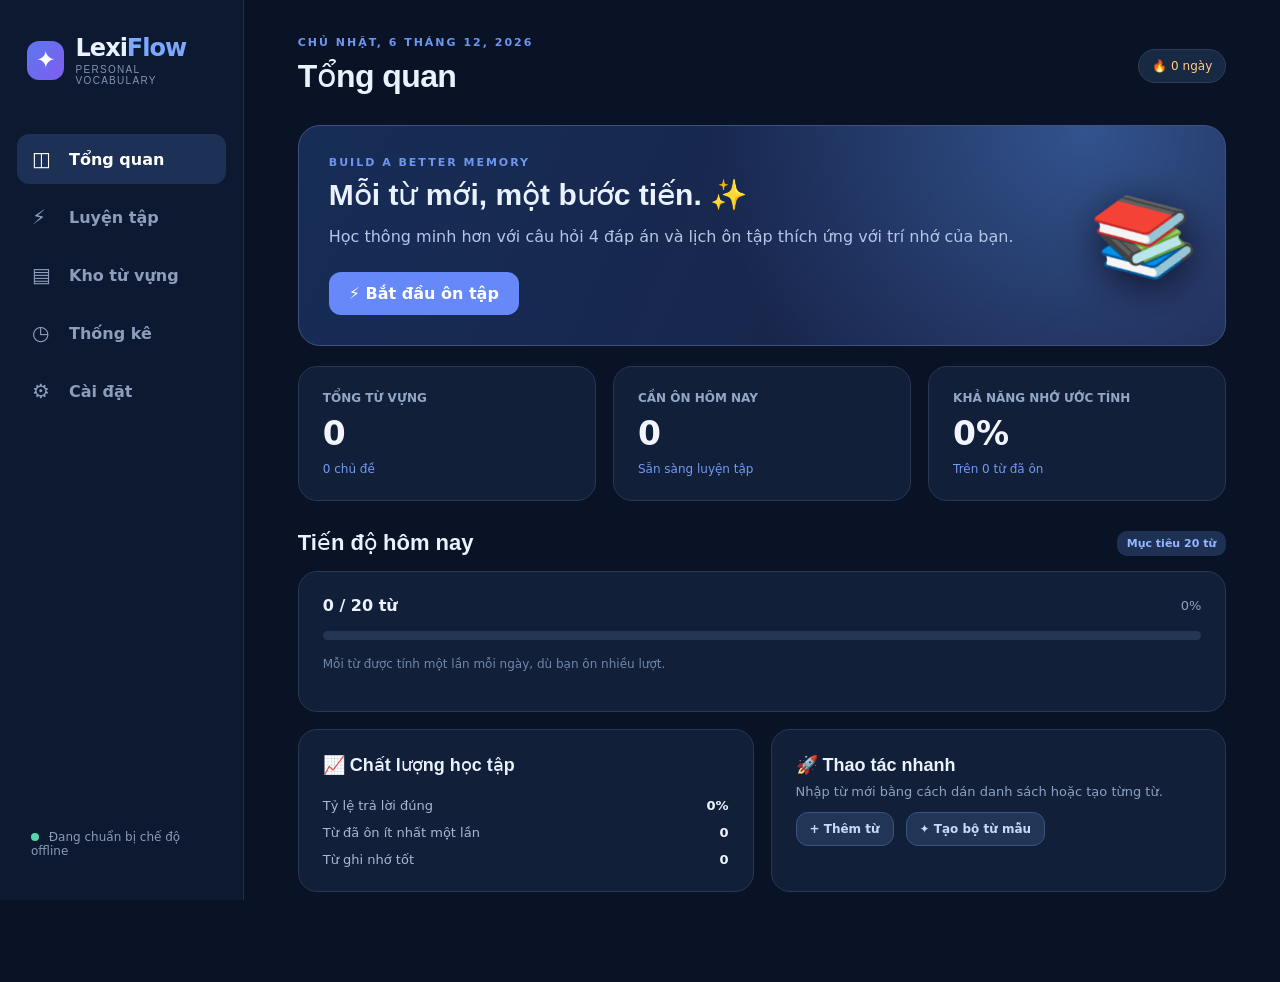
==== index.html @ e5b39203 "Publish LexiFlow PWA" ====
<!doctype html><html lang="vi"><head><meta charset="UTF-8"><meta name="viewport" content="width=device-width,initial-scale=1,viewport-fit=cover"><meta name="theme-color" content="#101c35"><meta name="description" content="Học từ vựng tiếng Anh thông minh, offline và ôn tập ngắt quãng."><link rel="apple-touch-icon" href="./icons/icon-192.png"><link rel="manifest" href="./manifest.webmanifest"><link rel="icon" href="./icons/icon.svg" type="image/svg+xml"><link rel="stylesheet" href="./styles.css"><title>LexiFlow — Học từ vựng</title></head><body><div id="app"><aside class="sidebar"><div class="brand"><div class="brand-mark">✦</div><div>Lexi<span>Flow</span><small>Personal vocabulary</small></div></div><nav id="navigation"><button class="nav-btn active" data-page="home"><span>◫</span> Tổng quan</button><button class="nav-btn" data-page="study"><span>⚡</span> Luyện tập</button><button class="nav-btn" data-page="words"><span>▤</span> Kho từ vựng</button><button class="nav-btn" data-page="stats"><span>◷</span> Thống kê</button><button class="nav-btn" data-page="settings"><span>⚙</span> Cài đặt</button></nav><div class="sidebar-bottom" id="offline-status"><span class="online-dot"></span> Đang chuẩn bị chế độ offline</div></aside><main class="main"><header class="topbar"><div><div class="eyebrow" id="date-label">YOUR LEARNING SPACE</div><h1 id="page-title">Tổng quan</h1></div><div class="top-actions"><span class="mini-pill" id="streak-badge">🔥 0 ngày</span><button class="icon-button" id="install-btn" hidden title="Cài ứng dụng">⬇</button></div></header><div id="content" class="content"></div></main><div class="mobile-nav" id="mobile-nav"><button data-page="home" class="active"><span>◫</span>Trang chủ</button><button data-page="study"><span>⚡</span>Luyện tập</button><button data-page="words"><span>▤</span>Từ vựng</button><button data-page="stats"><span>◷</span>Thống kê</button><button data-page="settings"><span>⚙</span>Cài đặt</button></div></div><div id="modal" class="modal-backdrop" hidden></div><div id="toast" class="toast" role="status" aria-live="polite"></div><script type="module" src="./app.js"></script></body></html>
---- styles.css ----
:root{font-family:'DM Sans',system-ui,-apple-system,sans-serif;color:#eaf1ff;background:#0a1325;font-synthesis:none}*{box-sizing:border-box}body{margin:0}button,input,textarea,select{font:inherit}button{cursor:pointer}button:disabled{opacity:.45;cursor:not-allowed}button:focus-visible,input:focus-visible,textarea:focus-visible,select:focus-visible{outline:2px solid #6b9bff;outline-offset:2px}#app{display:flex;min-height:100dvh}.sidebar{width:244px;background:#0d1930;border-right:1px solid #22304a;position:sticky;top:0;height:100dvh;display:flex;flex-direction:column;padding:28px 17px;flex-shrink:0}.brand{display:flex;align-items:center;gap:12px;font:800 24px Outfit,system-ui,sans-serif;letter-spacing:-1px;margin:6px 10px 48px}.brand span{color:#7ca8ff}.brand small{display:block;font:500 10px 'DM Sans',sans-serif;color:#8394b2;letter-spacing:1.3px;text-transform:uppercase;margin-top:2px}.brand-mark{display:grid;place-items:center;width:39px;height:39px;background:linear-gradient(130deg,#5b77ee,#7f5eef);border-radius:12px;color:white}nav{display:grid;gap:8px}.nav-btn{text-align:left;display:flex;gap:13px;align-items:center;width:100%;color:#8c9ebb;background:transparent;border:0;padding:13px 15px;border-radius:12px;font-weight:700}.nav-btn span{font-size:20px;width:24px}.nav-btn.active,.nav-btn:hover{background:#1d3055;color:#fff}.sidebar-bottom{margin-top:auto;font-size:12px;color:#8a9bb7;padding:14px}.online-dot{display:inline-block;width:8px;height:8px;border-radius:50%;background:#52d7aa;margin-right:6px}.main{width:100%;max-width:1400px;margin:0 auto;padding:36px clamp(20px,4.2vw,70px) 90px;min-width:0}.topbar{display:flex;justify-content:space-between;align-items:center;margin-bottom:30px}.eyebrow{text-transform:uppercase;letter-spacing:2px;color:#6d96f0;font-size:11px;font-weight:800;margin-bottom:8px}h1,h2,h3,p{margin-top:0}h1,h2,h3{font-family:Outfit,'DM Sans',sans-serif}h1{font-size:32px;margin-bottom:0;letter-spacing:-.6px}h2{font-size:22px;margin-bottom:8px}h3{font-size:18px;margin-bottom:8px}.top-actions{display:flex;gap:10px;align-items:center}.mini-pill{font-size:12px;background:#182944;border:1px solid #2e3c57;border-radius:25px;padding:9px 13px;color:#ffca86}.icon-button{background:#1b2c4d;border:1px solid #30415f;color:#d9e6ff;border-radius:12px;padding:9px 12px}.grid{display:grid;grid-template-columns:repeat(3,minmax(0,1fr));gap:17px}.grid.two{grid-template-columns:repeat(2,minmax(0,1fr))}.panel{background:#111f38;border:1px solid #273855;border-radius:19px;padding:24px;min-width:0}.hero{background:radial-gradient(circle at 85% 0%,#32538e 0%,transparent 46%),linear-gradient(115deg,#162d56,#1a2145);border:1px solid #3d5283;border-radius:22px;display:flex;justify-content:space-between;gap:15px;align-items:center;padding:30px;margin-bottom:20px;overflow:hidden}.hero h2{font-size:30px;max-width:530px;margin-bottom:12px}.hero p{color:#b5c7e8;margin-bottom:22px;line-height:1.65}.hero-art{font-size:82px;transform:rotate(-12deg);filter:drop-shadow(0 10px 20px #10152e)}.btn{display:inline-flex;align-items:center;justify-content:center;gap:8px;border:0;padding:12px 20px;border-radius:12px;background:#6688f8;color:#fff;font-weight:800;transition:.2s}.btn:hover{filter:brightness(1.1)}.btn.secondary{background:#213656;color:#c8d9ff;border:1px solid #3b547b}.btn.danger{background:#622b43}.btn.ghost{background:transparent;color:#a8c2ff;border:1px solid #375076}.btn.full{width:100%}.btn.small{padding:9px 13px;font-size:12px}.stat-caption{color:#92a7c5;font-size:12px;font-weight:700}.stat-value{font:700 33px Outfit,system-ui,sans-serif;margin:9px 0;color:#f2f5ff}.stat-foot{font-size:12px;color:#7399f7}.section-head{display:flex;align-items:center;justify-content:space-between;gap:14px;margin:29px 0 15px}.section-head h2{margin:0}.muted{color:#8da2c2}.small-text{font-size:13px}.pill{padding:6px 10px;border-radius:10px;background:#1e3154;color:#96b7ff;font-size:11px;font-weight:800}.progress{height:9px;border-radius:99px;overflow:hidden;background:#243653}.progress>div{height:100%;background:linear-gradient(90deg,#627efa,#7ce9be);border-radius:99px}.space-between{display:flex;justify-content:space-between;align-items:center;gap:12px}.split{display:flex;gap:12px;flex-wrap:wrap;align-items:center}.empty{text-align:center;padding:42px 20px;color:#a3b3d0}.empty .emoji{font-size:46px;margin-bottom:14px}.feature-list{display:grid;gap:12px}.feature-row{display:flex;justify-content:space-between;gap:10px;color:#a8b9d5;font-size:13px}.feature-row strong{color:#edf3ff}.input,.textarea,.select{background:#0b172c;color:#eef3ff;border:1px solid #344767;border-radius:11px;padding:13px;width:100%;min-width:0}.textarea{min-height:160px;resize:vertical;line-height:1.7}.field{display:grid;gap:8px;margin-bottom:16px}.field label{font-size:12px;color:#b8c7e2;font-weight:700}.toolbar{display:flex;gap:12px;align-items:center;flex-wrap:wrap;margin-bottom:20px}.toolbar .input{flex:1;min-width:180px}.toolbar .select{width:auto;max-width:200px}.word-list{display:grid;gap:10px}.word-item{display:flex;justify-content:space-between;gap:14px;align-items:center;padding:15px 18px;background:#111f38;border:1px solid #273855;border-radius:14px}.word-item strong{font-size:16px}.word-item p{font-size:13px;color:#98aecd;margin:5px 0 0}.word-item .actions{display:flex;gap:7px;flex-shrink:0}.word-item .actions button{padding:8px 10px;border:1px solid #344b6d;color:#adbfde;background:#1a2c49;border-radius:9px}.quiz-shell{max-width:750px;margin:0 auto}.quiz-head{display:flex;align-items:center;justify-content:space-between;margin-bottom:20px;gap:15px}.quiz-card{text-align:center;padding:40px 20px;margin:18px 0 22px;background:radial-gradient(circle at top,#253c66,#111f38 67%);border:1px solid #30466a;border-radius:22px}.quiz-card .word{font:700 clamp(30px,6vw,46px) Outfit,system-ui,sans-serif;margin:15px 0}.quiz-card .hint{color:#8fa9cf;font-size:13px}.answers{display:grid;grid-template-columns:1fr 1fr;gap:13px}.answer{display:flex;gap:13px;align-items:center;min-height:74px;padding:17px;text-align:left;background:#152540;border:1px solid #304360;color:#e6eeff;border-radius:14px;font-weight:700}.answer .letter{display:grid;place-items:center;flex-shrink:0;width:28px;height:28px;border-radius:8px;background:#2a3c5b;color:#b9cef0;font-size:12px}.answer:hover:not(:disabled){border-color:#799afc}.answer.correct{border-color:#51d0a1;background:#16453e}.answer.wrong{border-color:#ef8293;background:#4a243c}.feedback{border:1px solid #304867;border-radius:15px;padding:19px;margin-top:16px;background:#142a42}.feedback.good{border-color:#339b83}.feedback.bad{border-color:#b56c83}.rating-row{display:flex;gap:9px;flex-wrap:wrap;margin-top:12px}.rating-row button{flex:1;min-width:90px}.chart{width:100%;height:200px;display:block}.chart-grid{stroke:#30405a;stroke-width:1}.chart-line{fill:none;stroke:#80a2ff;stroke-width:3;stroke-linecap:round;stroke-linejoin:round}.chart-dot{fill:#80a2ff}.chart-label{font-size:11px;fill:#8b9bb7}.bar-list{display:grid;gap:18px}.bar-row{display:grid;gap:8px}.bar-row>div:first-child{display:flex;justify-content:space-between;font-size:13px}.bar-fill{height:10px;background:#273955;border-radius:30px;overflow:hidden}.bar-fill>span{display:block;height:100%;border-radius:30px}.modal-backdrop{position:fixed;inset:0;background:#050b18bc;z-index:40;display:grid;place-items:center;padding:20px}.modal-backdrop[hidden]{display:none}.modal{background:#15243e;border:1px solid #3b4e6d;border-radius:20px;padding:25px;max-width:560px;width:100%;max-height:90dvh;overflow:auto}.toast{position:fixed;bottom:90px;left:50%;transform:translateX(-50%) translateY(25px);opacity:0;pointer-events:none;background:#2c4264;color:white;border:1px solid #5b779c;border-radius:12px;padding:11px 18px;font-size:13px;transition:.25s;z-index:100;max-width:90vw}.toast.visible{opacity:1;transform:translateX(-50%) translateY(0)}.mobile-nav{display:none}.footer-note{font-size:12px;color:#7187aa;line-height:1.6;margin-top:15px}.checkbox-line{display:flex;align-items:center;gap:8px;color:#aabcda;font-size:13px}.checkbox-line input{accent-color:#6489f5}.chart-caption{font-size:12px;color:#90a3c2}.kbd{color:#8da6d0;font-size:12px}.table-wrap{overflow-x:auto}table{width:100%;border-collapse:collapse;font-size:13px}th,td{text-align:left;padding:13px 10px;border-bottom:1px solid #2b3d5b}th{color:#9badca;font-weight:600}td{color:#dfebff}.schedule-list{display:grid;gap:12px}.schedule-item{display:flex;align-items:center;justify-content:space-between;border-bottom:1px solid #293a55;padding:8px 0}.schedule-item:last-child{border:0}.hidden{display:none!important}
@media(max-width:950px){.sidebar{width:205px}.main{padding:30px 25px 100px}.grid{gap:11px}.panel{padding:19px}}
@media(max-width:700px){.sidebar{display:none}.main{padding:24px 17px 100px}.mobile-nav{display:flex;position:fixed;bottom:0;left:0;right:0;background:#0f1c33f2;border-top:1px solid #2b3b57;padding:8px 5px max(8px,env(safe-area-inset-bottom));z-index:20;justify-content:space-around;backdrop-filter:blur(15px)}.mobile-nav button{border:0;background:none;color:#8b9fbc;font-size:10px;display:grid;gap:4px;justify-items:center;padding:7px 5px}.mobile-nav button span{font-size:23px}.mobile-nav button.active{color:#8aa9ff}.topbar{margin-bottom:23px}.topbar h1{font-size:27px}.grid{grid-template-columns:repeat(2,minmax(0,1fr));gap:10px}.grid.two{grid-template-columns:1fr}.panel{padding:17px}.stat-value{font-size:27px}.hero{padding:23px}.hero h2{font-size:24px}.hero-art{font-size:45px}.answers{grid-template-columns:1fr}.quiz-card{padding:30px 15px}.quiz-head{font-size:13px}.word-item{padding:12px}.word-item .actions button{font-size:12px}.mini-pill{font-size:11px}.section-head h2{font-size:19px}}
@media(max-width:380px){.hero-art{display:none}.grid{grid-template-columns:1fr 1fr}.stat-caption{font-size:11px}.stat-value{font-size:23px}}

.word-item strong,.word-item p,.quiz-card .word,.answer{overflow-wrap:anywhere}
.mobile-nav button{min-height:44px}
@media(max-width:700px){.input,.textarea,.select{font-size:16px}.main{padding-bottom:calc(100px + env(safe-area-inset-bottom))}}
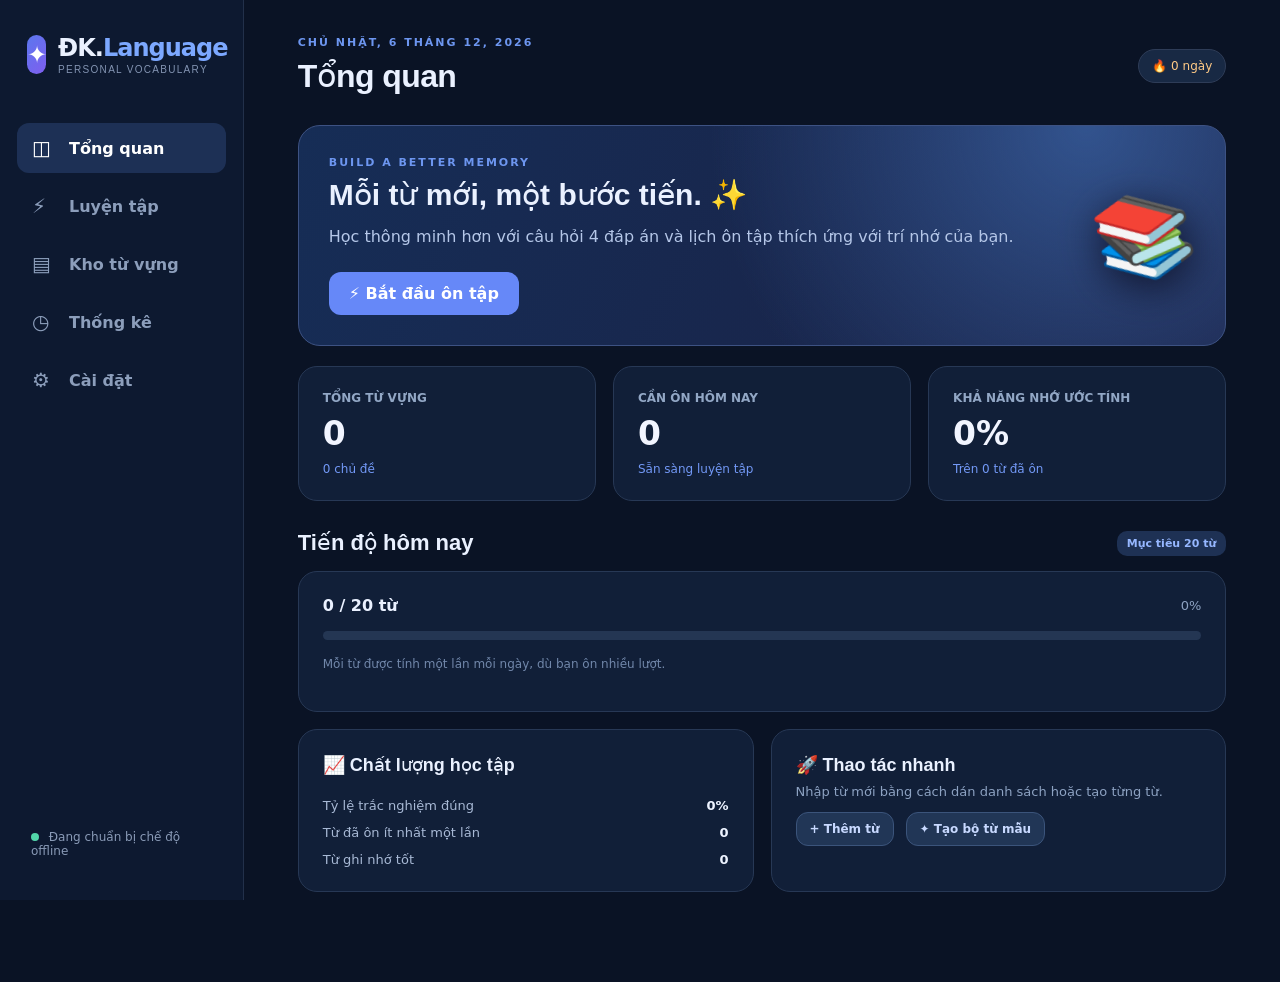
==== commit 32577405: "Upgrade to DK.Language with pronunciation and retrieval practice" ====
--- a/index.html
+++ b/index.html
@@ -1 +1 @@
-<!doctype html><html lang="vi"><head><meta charset="UTF-8"><meta name="viewport" content="width=device-width,initial-scale=1,viewport-fit=cover"><meta name="theme-color" content="#101c35"><meta name="description" content="Học từ vựng tiếng Anh thông minh, offline và ôn tập ngắt quãng."><link rel="apple-touch-icon" href="./icons/icon-192.png"><link rel="manifest" href="./manifest.webmanifest"><link rel="icon" href="./icons/icon.svg" type="image/svg+xml"><link rel="stylesheet" href="./styles.css"><title>LexiFlow — Học từ vựng</title></head><body><div id="app"><aside class="sidebar"><div class="brand"><div class="brand-mark">✦</div><div>Lexi<span>Flow</span><small>Personal vocabulary</small></div></div><nav id="navigation"><button class="nav-btn active" data-page="home"><span>◫</span> Tổng quan</button><button class="nav-btn" data-page="study"><span>⚡</span> Luyện tập</button><button class="nav-btn" data-page="words"><span>▤</span> Kho từ vựng</button><button class="nav-btn" data-page="stats"><span>◷</span> Thống kê</button><button class="nav-btn" data-page="settings"><span>⚙</span> Cài đặt</button></nav><div class="sidebar-bottom" id="offline-status"><span class="online-dot"></span> Đang chuẩn bị chế độ offline</div></aside><main class="main"><header class="topbar"><div><div class="eyebrow" id="date-label">YOUR LEARNING SPACE</div><h1 id="page-title">Tổng quan</h1></div><div class="top-actions"><span class="mini-pill" id="streak-badge">🔥 0 ngày</span><button class="icon-button" id="install-btn" hidden title="Cài ứng dụng">⬇</button></div></header><div id="content" class="content"></div></main><div class="mobile-nav" id="mobile-nav"><button data-page="home" class="active"><span>◫</span>Trang chủ</button><button data-page="study"><span>⚡</span>Luyện tập</button><button data-page="words"><span>▤</span>Từ vựng</button><button data-page="stats"><span>◷</span>Thống kê</button><button data-page="settings"><span>⚙</span>Cài đặt</button></div></div><div id="modal" class="modal-backdrop" hidden></div><div id="toast" class="toast" role="status" aria-live="polite"></div><script type="module" src="./app.js"></script></body></html>
+<!doctype html><html lang="vi"><head><meta charset="UTF-8"><meta name="viewport" content="width=device-width,initial-scale=1,viewport-fit=cover"><meta name="theme-color" content="#101c35"><meta name="description" content="Học từ vựng tiếng Anh thông minh, offline và ôn tập ngắt quãng."><link rel="apple-touch-icon" href="./icons/icon-192.png"><link rel="manifest" href="./manifest.webmanifest"><link rel="icon" href="./icons/icon.svg" type="image/svg+xml"><link rel="stylesheet" href="./styles.css"><title>ĐK.Language — Học từ vựng</title></head><body><div id="app"><aside class="sidebar"><div class="brand"><div class="brand-mark">✦</div><div>ĐK.<span>Language</span><small>Personal vocabulary</small></div></div><nav id="navigation"><button class="nav-btn active" data-page="home"><span>◫</span> Tổng quan</button><button class="nav-btn" data-page="study"><span>⚡</span> Luyện tập</button><button class="nav-btn" data-page="words"><span>▤</span> Kho từ vựng</button><button class="nav-btn" data-page="stats"><span>◷</span> Thống kê</button><button class="nav-btn" data-page="settings"><span>⚙</span> Cài đặt</button></nav><div class="sidebar-bottom" id="offline-status"><span class="online-dot"></span> Đang chuẩn bị chế độ offline</div></aside><main class="main"><header class="topbar"><div><div class="eyebrow" id="date-label">YOUR LEARNING SPACE</div><h1 id="page-title">Tổng quan</h1></div><div class="top-actions"><span class="mini-pill" id="streak-badge">🔥 0 ngày</span><button class="icon-button" id="install-btn" hidden title="Cài ứng dụng">⬇</button></div></header><div id="content" class="content"></div></main><div class="mobile-nav" id="mobile-nav"><button data-page="home" class="active"><span>◫</span>Trang chủ</button><button data-page="study"><span>⚡</span>Luyện tập</button><button data-page="words"><span>▤</span>Từ vựng</button><button data-page="stats"><span>◷</span>Thống kê</button><button data-page="settings"><span>⚙</span>Cài đặt</button></div></div><div id="modal" class="modal-backdrop" hidden></div><div id="toast" class="toast" role="status" aria-live="polite"></div><script type="module" src="./app.js"></script></body></html>
--- a/styles.css
+++ b/styles.css
@@ -6,3 +6,13 @@
 .word-item strong,.word-item p,.quiz-card .word,.answer{overflow-wrap:anywhere}
 .mobile-nav button{min-height:44px}
 @media(max-width:700px){.input,.textarea,.select{font-size:16px}.main{padding-bottom:calc(100px + env(safe-area-inset-bottom))}}
+
+.study-modes,.speech-actions{display:flex;gap:8px;flex-wrap:wrap;margin:0 0 14px}
+.study-modes button[aria-pressed=true]{background:#4a65bc;color:#fff}
+.quiz-card .speech-actions{justify-content:center}
+.speech-actions{margin:7px 0 10px}
+.speech-btn{color:#dce8ff;background:#213656;border:1px solid #3b547b;border-radius:9px;padding:5px 9px;font-size:12px;min-height:36px}
+.rating-row button{display:grid;gap:3px}
+.rating-row small{font-size:10px;font-weight:500}
+.quiz-card .hint{margin:12px 0}
+@media(max-width:700px){.speech-btn{min-height:44px}.word-item{align-items:flex-start}}
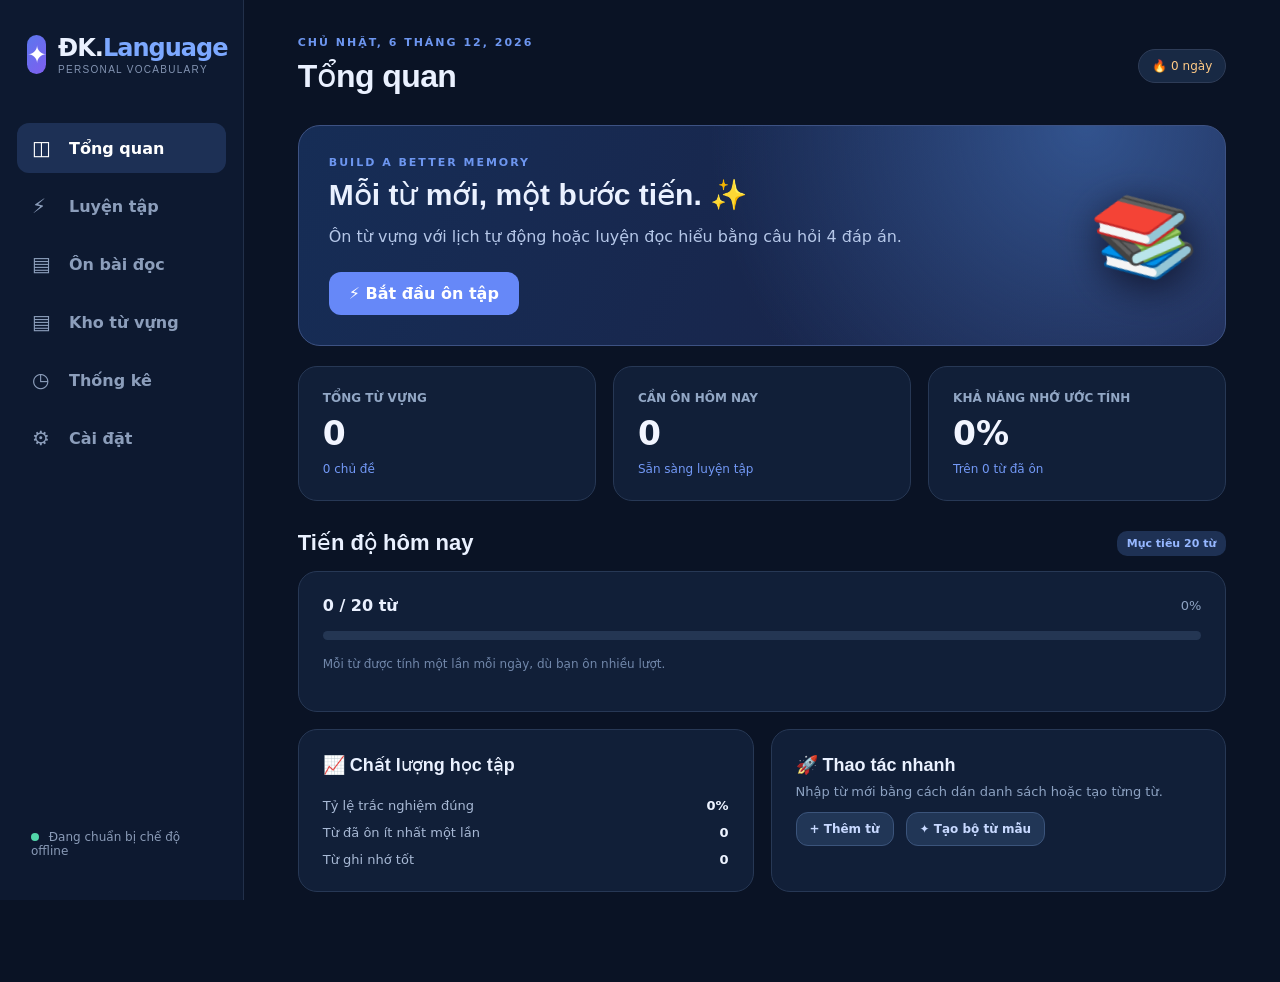
==== commit 432ff373: "Add files via upload" ====
--- a/index.html
+++ b/index.html
@@ -1 +1 @@
-<!doctype html><html lang="vi"><head><meta charset="UTF-8"><meta name="viewport" content="width=device-width,initial-scale=1,viewport-fit=cover"><meta name="theme-color" content="#101c35"><meta name="description" content="Học từ vựng tiếng Anh thông minh, offline và ôn tập ngắt quãng."><link rel="apple-touch-icon" href="./icons/icon-192.png"><link rel="manifest" href="./manifest.webmanifest"><link rel="icon" href="./icons/icon.svg" type="image/svg+xml"><link rel="stylesheet" href="./styles.css"><title>ĐK.Language — Học từ vựng</title></head><body><div id="app"><aside class="sidebar"><div class="brand"><div class="brand-mark">✦</div><div>ĐK.<span>Language</span><small>Personal vocabulary</small></div></div><nav id="navigation"><button class="nav-btn active" data-page="home"><span>◫</span> Tổng quan</button><button class="nav-btn" data-page="study"><span>⚡</span> Luyện tập</button><button class="nav-btn" data-page="words"><span>▤</span> Kho từ vựng</button><button class="nav-btn" data-page="stats"><span>◷</span> Thống kê</button><button class="nav-btn" data-page="settings"><span>⚙</span> Cài đặt</button></nav><div class="sidebar-bottom" id="offline-status"><span class="online-dot"></span> Đang chuẩn bị chế độ offline</div></aside><main class="main"><header class="topbar"><div><div class="eyebrow" id="date-label">YOUR LEARNING SPACE</div><h1 id="page-title">Tổng quan</h1></div><div class="top-actions"><span class="mini-pill" id="streak-badge">🔥 0 ngày</span><button class="icon-button" id="install-btn" hidden title="Cài ứng dụng">⬇</button></div></header><div id="content" class="content"></div></main><div class="mobile-nav" id="mobile-nav"><button data-page="home" class="active"><span>◫</span>Trang chủ</button><button data-page="study"><span>⚡</span>Luyện tập</button><button data-page="words"><span>▤</span>Từ vựng</button><button data-page="stats"><span>◷</span>Thống kê</button><button data-page="settings"><span>⚙</span>Cài đặt</button></div></div><div id="modal" class="modal-backdrop" hidden></div><div id="toast" class="toast" role="status" aria-live="polite"></div><script type="module" src="./app.js"></script></body></html>
+<!doctype html><html lang="vi"><head><meta charset="UTF-8"><meta name="viewport" content="width=device-width,initial-scale=1,viewport-fit=cover"><meta name="theme-color" content="#101c35"><meta name="description" content="Học từ vựng tiếng Anh thông minh, offline và ôn tập ngắt quãng."><link rel="apple-touch-icon" href="./icons/icon-192.png"><link rel="manifest" href="./manifest.webmanifest"><link rel="icon" href="./icons/icon.svg" type="image/svg+xml"><link rel="stylesheet" href="./styles.css"><title>ĐK.Language — Học từ vựng</title></head><body><div id="app"><aside class="sidebar"><div class="brand"><div class="brand-mark">✦</div><div>ĐK.<span>Language</span><small>Personal vocabulary</small></div></div><nav id="navigation"><button class="nav-btn active" data-page="home"><span>◫</span> Tổng quan</button><button class="nav-btn" data-page="study"><span>⚡</span> Luyện tập</button><button class="nav-btn" data-page="reading"><span aria-hidden="true">▤</span> Ôn bài đọc</button><button class="nav-btn" data-page="words"><span>▤</span> Kho từ vựng</button><button class="nav-btn" data-page="stats"><span>◷</span> Thống kê</button><button class="nav-btn" data-page="settings"><span>⚙</span> Cài đặt</button></nav><div class="sidebar-bottom" id="offline-status"><span class="online-dot"></span> Đang chuẩn bị chế độ offline</div></aside><main class="main"><header class="topbar"><div><div class="eyebrow" id="date-label">YOUR LEARNING SPACE</div><h1 id="page-title">Tổng quan</h1></div><div class="top-actions"><span class="mini-pill" id="streak-badge">🔥 0 ngày</span><button class="icon-button" id="install-btn" hidden title="Cài ứng dụng">⬇</button></div></header><div id="content" class="content"></div></main><div class="mobile-nav" id="mobile-nav"><button data-page="home" class="active"><span>◫</span>Trang chủ</button><button data-page="study"><span>⚡</span>Luyện tập</button><button data-page="reading"><span aria-hidden="true">▤</span>Bài đọc</button><button data-page="words"><span>▤</span>Từ vựng</button><button data-page="stats"><span>◷</span>Thống kê</button><button data-page="settings"><span>⚙</span>Cài đặt</button></div></div><div id="modal" class="modal-backdrop" hidden></div><div id="toast" class="toast" role="status" aria-live="polite"></div><script type="module" src="./app.js"></script></body></html>
--- a/styles.css
+++ b/styles.css
@@ -16,3 +16,9 @@
 .rating-row small{font-size:10px;font-weight:500}
 .quiz-card .hint{margin:12px 0}
 @media(max-width:700px){.speech-btn{min-height:44px}.word-item{align-items:flex-start}}
+
+.speech-rate{min-width:65px;font-size:16px}.ipa-output{flex-basis:100%;font-size:14px;color:#c4d4ff;overflow-wrap:anywhere}
+
+.study-topic{display:flex;align-items:center;gap:8px;flex:1 1 100%;font-size:14px}.study-topic>span{flex-shrink:0}.study-topic .select{width:auto;min-width:0;max-width:100%;font-size:16px}
+
+.reading-topic{margin-bottom:12px}.reading-passage{margin:12px 0}.reading-passage p{line-height:1.65;overflow-wrap:anywhere}.reading-passage h3{margin-bottom:0}.review-summary{margin-bottom:16px}.review-summary details{padding:9px 0;border-bottom:1px solid #2c3b50;overflow-wrap:anywhere}.review-summary summary{cursor:pointer}.review-summary summary small{color:#b4c0d8;margin-inline-start:8px}.review-summary details p{margin:8px 0}.review-summary button{margin-top:12px}
